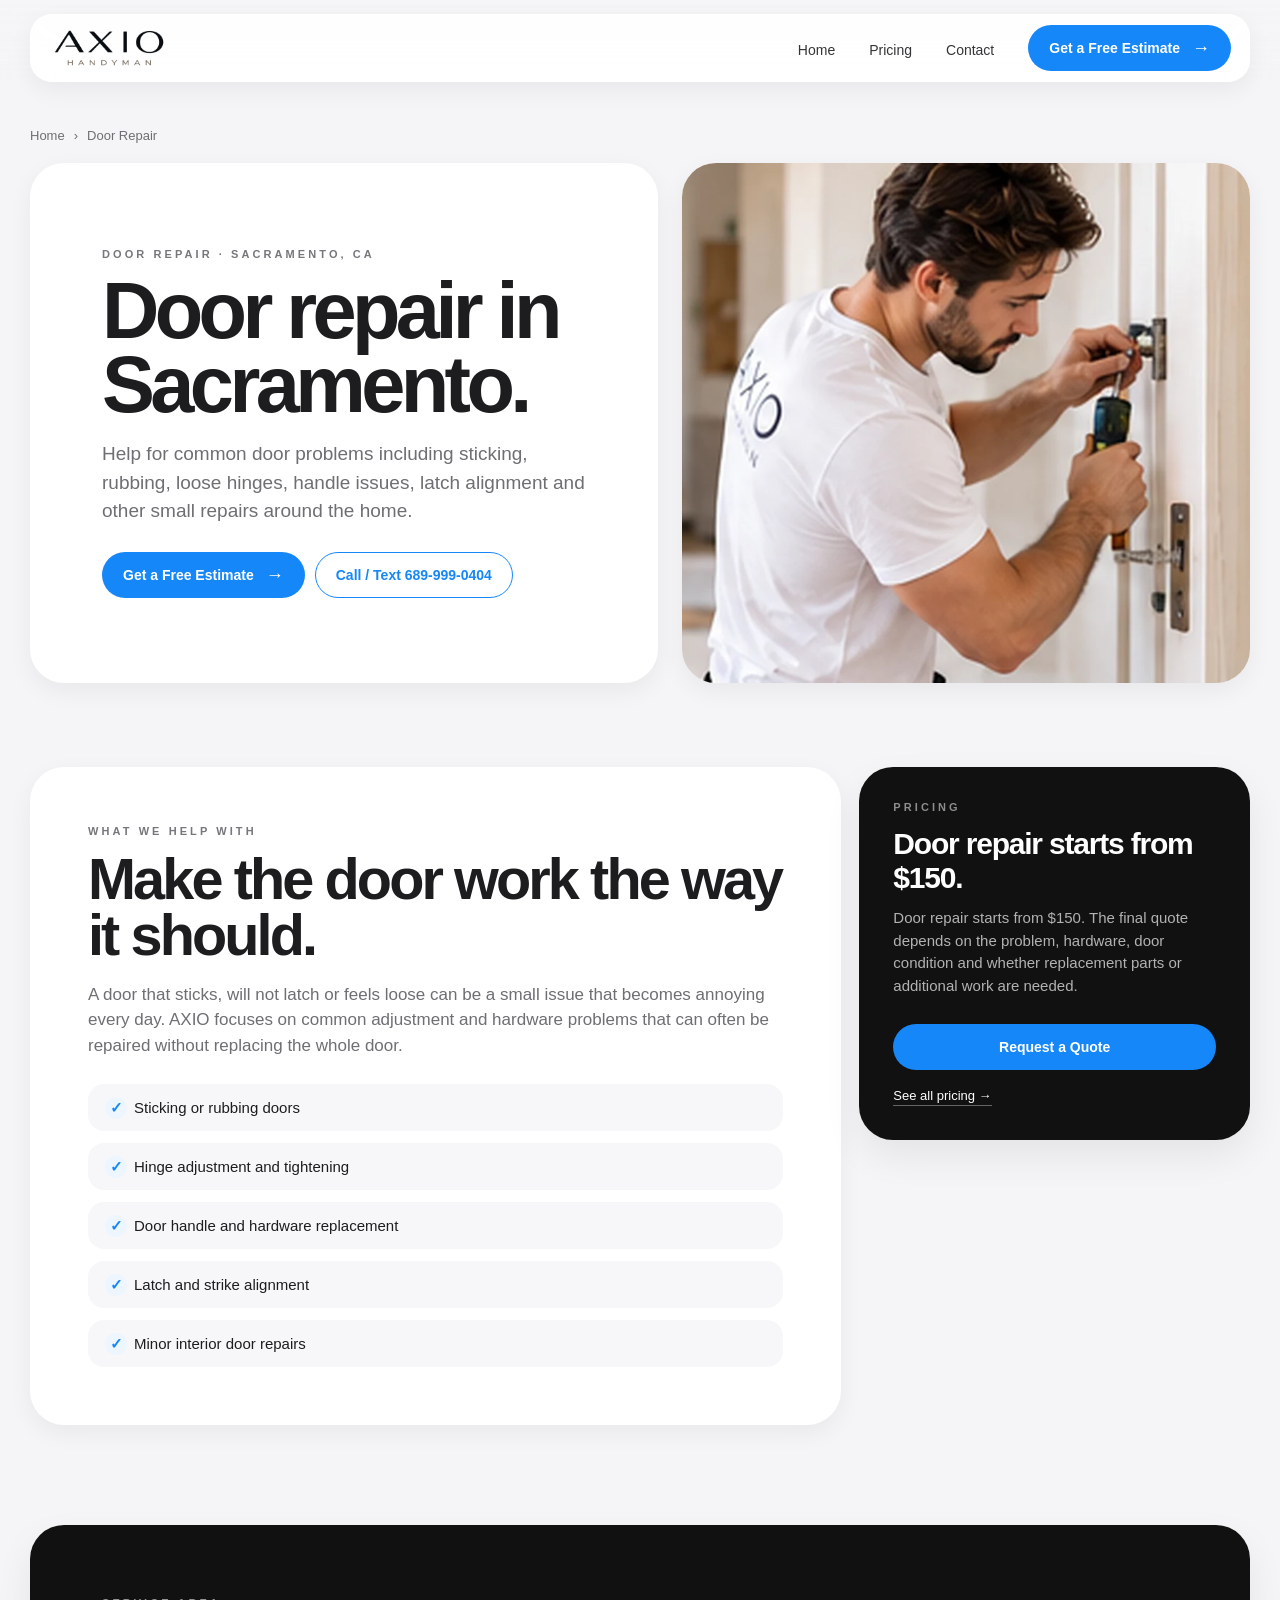
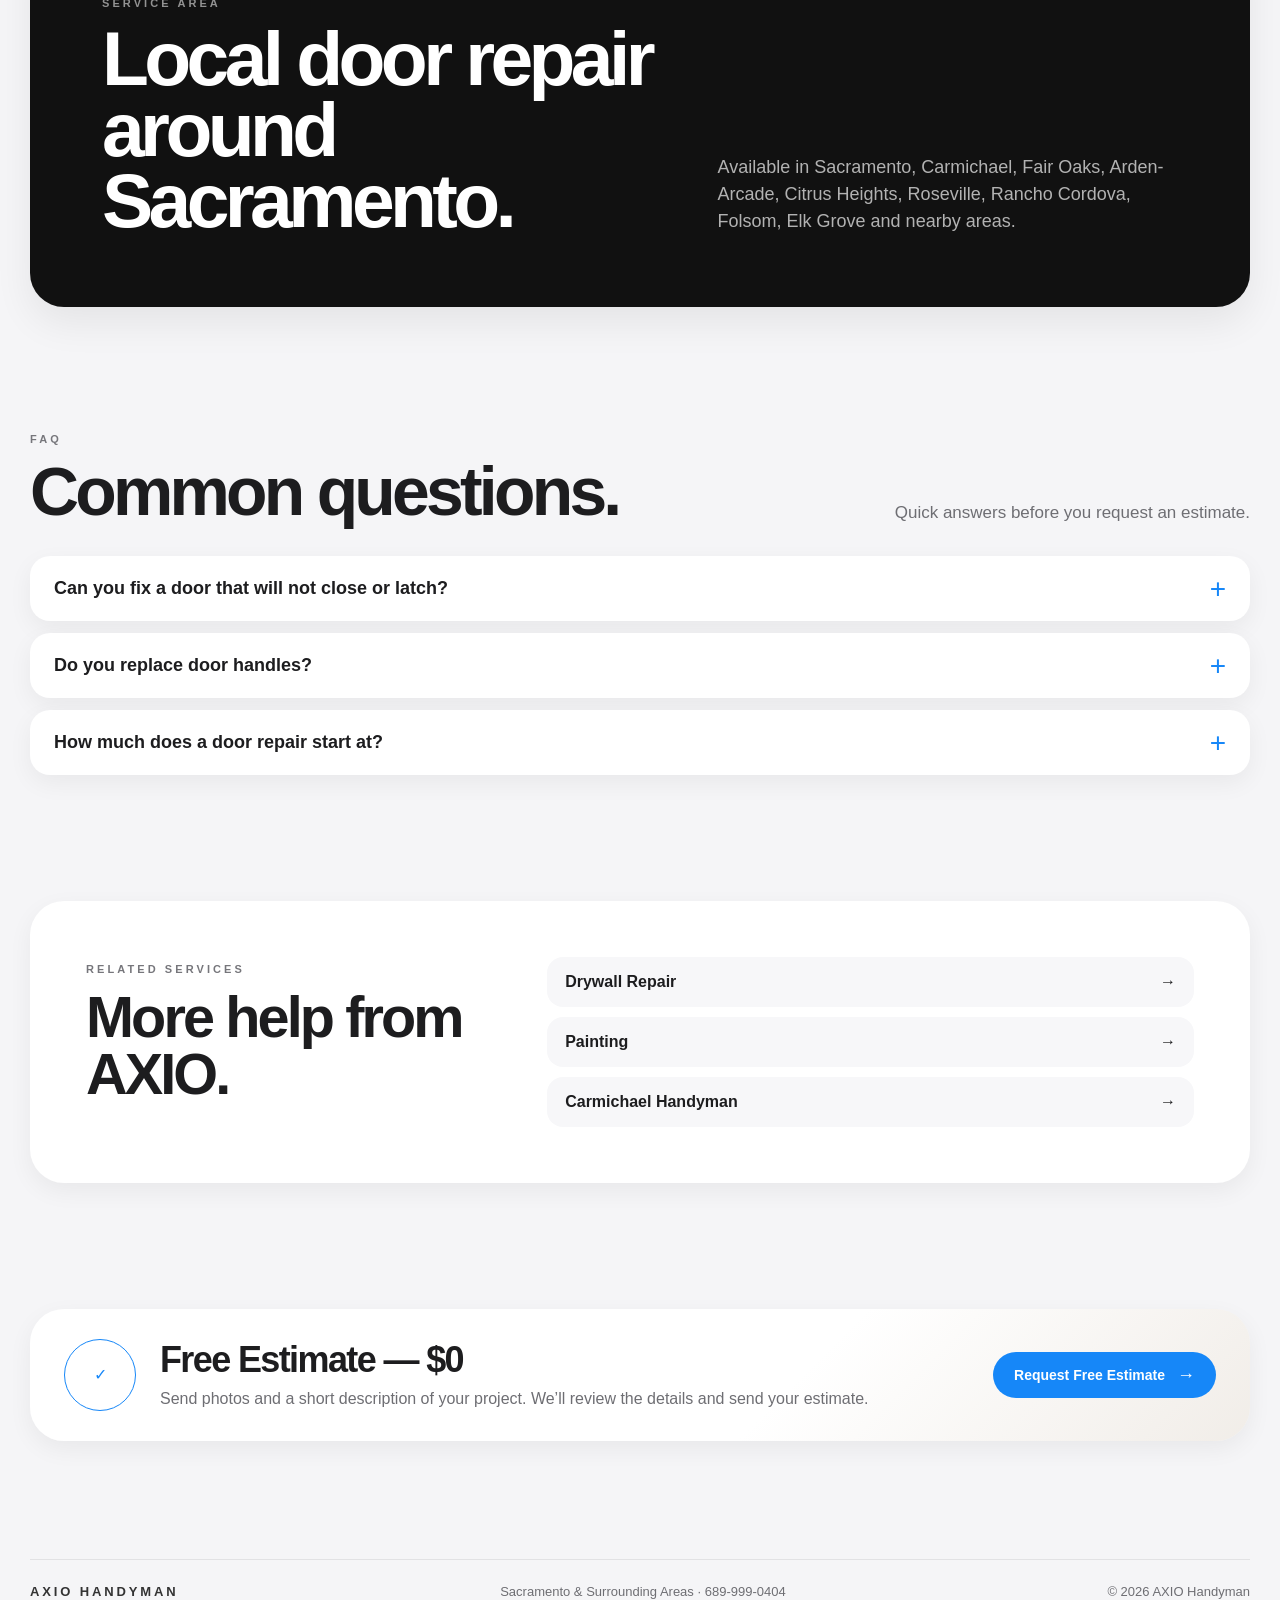
==== door-repair-sacramento/index.html @ e01150da "Add Sacramento service pages, Carmichael landing page and SEO portfolio structure" ====
<!doctype html>
<html lang="en">
<head>
<!-- Google Tag Manager -->
<script>(function(w,d,s,l,i){w[l]=w[l]||[];w[l].push({'gtm.start':
new Date().getTime(),event:'gtm.js'});var f=d.getElementsByTagName(s)[0],
j=d.createElement(s),dl=l!='dataLayer'?'&l='+l:'';j.async=true;j.src=
'https://www.googletagmanager.com/gtm.js?id='+i+dl;f.parentNode.insertBefore(j,f);
})(window,document,'script','dataLayer','GTM-NKHSM2GW');</script>
<!-- End Google Tag Manager -->
<meta charset="utf-8">
<meta name="viewport" content="width=device-width,initial-scale=1">
<title>Door Repair Sacramento | AXIO Handyman</title>
<meta name="description" content="Door repair in Sacramento for sticking doors, hinges, handles, latches, alignment and other common interior door problems. Free estimates available.">
<link rel="canonical" href="https://axiohandyman.com/door-repair-sacramento/">
<meta property="og:title" content="Door Repair Sacramento | AXIO Handyman">
<meta property="og:description" content="Door repair in Sacramento for sticking doors, hinges, handles, latches, alignment and other common interior door problems. Free estimates available.">
<meta property="og:type" content="website">
<meta property="og:url" content="https://axiohandyman.com/door-repair-sacramento/">
<meta property="og:image" content="https://axiohandyman.com/assets/service-door.webp">
<meta name="twitter:card" content="summary_large_image">
<link rel="stylesheet" href="/styles.css">
<link rel="icon" href="/favicon.ico" sizes="any">
<link rel="icon" type="image/png" sizes="48x48" href="/assets/favicon-48x48.png">
<link rel="icon" type="image/png" sizes="192x192" href="/assets/favicon-192x192.png">
<link rel="apple-touch-icon" sizes="180x180" href="/assets/apple-touch-icon.png">
<link rel="manifest" href="/site.webmanifest">
<meta name="theme-color" content="#ffffff">
<script type="application/ld+json">{"@context":"https://schema.org","@graph":[{"@type":"Service","@id":"https://axiohandyman.com/door-repair-sacramento/#service","name":"Door Repair","serviceType":"Door Repair","provider":{"@id":"https://axiohandyman.com/#business"},"areaServed":[{"@type":"City","name":"Sacramento"},{"@type":"City","name":"Carmichael"},{"@type":"City","name":"Fair Oaks"},{"@type":"City","name":"Arden-Arcade"},{"@type":"City","name":"Citrus Heights"},{"@type":"City","name":"Roseville"},{"@type":"City","name":"Rancho Cordova"},{"@type":"City","name":"Folsom"},{"@type":"City","name":"Elk Grove"}],"url":"https://axiohandyman.com/door-repair-sacramento/","description":"Door repair in Sacramento for sticking doors, hinges, handles, latches, alignment and other common interior door problems. Free estimates available."},{"@type":"BreadcrumbList","itemListElement":[{"@type":"ListItem","position":1,"name":"Home","item":"https://axiohandyman.com/"},{"@type":"ListItem","position":2,"name":"Door Repair","item":"https://axiohandyman.com/door-repair-sacramento/"}]},{"@type":"FAQPage","mainEntity":[{"@type":"Question","name":"Can you fix a door that will not close or latch?","acceptedAnswer":{"@type":"Answer","text":"Yes. Alignment, hinge and latch issues are common door repair requests and can often be corrected without replacing the whole door."}},{"@type":"Question","name":"Do you replace door handles?","acceptedAnswer":{"@type":"Answer","text":"Yes. Door handles and common door hardware can be replaced when compatible hardware is available for the project."}},{"@type":"Question","name":"How much does a door repair start at?","acceptedAnswer":{"@type":"Answer","text":"Door repair starts from $150. Final pricing depends on the condition of the door, the hardware and the repair required."}}]}]}</script>
</head>
<body>
<!-- Google Tag Manager (noscript) -->
<noscript><iframe src="https://www.googletagmanager.com/ns.html?id=GTM-NKHSM2GW" height="0" width="0" style="display:none;visibility:hidden"></iframe></noscript>
<!-- End Google Tag Manager (noscript) -->
<header class="site-header"><div class="container nav">
  <a class="brand-image" href="/" aria-label="AXIO Handyman home"><img src="/assets/axio-logo.png" alt="AXIO Handyman"></a>
  <nav class="nav-links" aria-label="Main navigation"><a href="/">Home</a><a href="/pricing.html">Pricing</a><a href="/contact.html">Contact</a><a class="btn btn-primary" href="/pricing.html#estimate">Get a Free Estimate <span class="arrow">→</span></a></nav>
  <button class="menu-toggle" aria-label="Open menu" aria-expanded="false">☰</button>
</div></header>
<main>
<section class="service-page-hero"><div class="container">
  <nav class="breadcrumb" aria-label="Breadcrumb"><a href="/">Home</a><span>›</span><span>Door Repair</span></nav>
  <div class="service-page-hero-grid">
    <div class="service-page-copy"><div class="eyebrow">Door Repair · Sacramento, CA</div><h1>Door repair in Sacramento.</h1><p>Help for common door problems including sticking, rubbing, loose hinges, handle issues, latch alignment and other small repairs around the home.</p><div class="home-intro-actions"><a class="btn btn-primary" href="/pricing.html#estimate">Get a Free Estimate <span class="arrow">→</span></a><a class="btn btn-light" href="tel:+16899990404">Call / Text 689-999-0404</a></div></div>
    <div class="service-page-image"><img src="/assets/service-door.webp" alt="AXIO handyman repairing a door in a Sacramento-area home"></div>
  </div>
</div></section>

<section class="section-tight"><div class="container service-detail-grid">
  <div class="service-detail-copy"><div class="section-kicker">What We Help With</div><h2>Make the door work the way it should.</h2><p>A door that sticks, will not latch or feels loose can be a small issue that becomes annoying every day. AXIO focuses on common adjustment and hardware problems that can often be repaired without replacing the whole door.</p><ul class="check-list"><li>Sticking or rubbing doors</li><li>Hinge adjustment and tightening</li><li>Door handle and hardware replacement</li><li>Latch and strike alignment</li><li>Minor interior door repairs</li></ul></div>
  <aside class="service-info-card"><div class="section-kicker">Pricing</div><h3>Door repair starts from $150.</h3><p>Door repair starts from $150. The final quote depends on the problem, hardware, door condition and whether replacement parts or additional work are needed.</p><a class="btn btn-primary" href="/pricing.html#estimate">Request a Quote</a><a class="text-link" href="/pricing.html">See all pricing →</a></aside>
</div></section>

<section class="section-tight"><div class="container area-card service-area-band"><div><div class="section-kicker">Service Area</div><h2>Local door repair around Sacramento.</h2></div><p>Available in Sacramento, Carmichael, Fair Oaks, Arden-Arcade, Citrus Heights, Roseville, Rancho Cordova, Folsom, Elk Grove and nearby areas.</p></div></section>

<section class="section"><div class="container">
  <div class="section-heading"><div><div class="section-kicker">FAQ</div><h2>Common questions.</h2></div><p>Quick answers before you request an estimate.</p></div>
  <div class="faq-list"><details><summary>Can you fix a door that will not close or latch?</summary><p>Yes. Alignment, hinge and latch issues are common door repair requests and can often be corrected without replacing the whole door.</p></details><details><summary>Do you replace door handles?</summary><p>Yes. Door handles and common door hardware can be replaced when compatible hardware is available for the project.</p></details><details><summary>How much does a door repair start at?</summary><p>Door repair starts from $150. Final pricing depends on the condition of the door, the hardware and the repair required.</p></details></div>
</div></section>

<section class="section-tight"><div class="container related-services"><div><div class="section-kicker">Related Services</div><h2>More help from AXIO.</h2></div><div class="related-links"><a href="/drywall-repair-sacramento/">Drywall Repair <span>→</span></a><a href="/painting-handyman-sacramento/">Painting <span>→</span></a><a href="/handyman-carmichael/">Carmichael Handyman <span>→</span></a></div></div></section>

<section class="section"><div class="container estimate-banner"><div class="estimate-icon" aria-hidden="true">✓</div><div><h2>Free Estimate — $0</h2><p>Send photos and a short description of your project. We’ll review the details and send your estimate.</p></div><a class="btn btn-primary" href="/pricing.html#estimate">Request Free Estimate <span class="arrow">→</span></a></div></section>
</main>
<footer><div class="container footer-inner"><span class="footer-brand">AXIO HANDYMAN</span><span>Sacramento & Surrounding Areas · <a href="tel:+16899990404">689-999-0404</a></span><span>© 2026 AXIO Handyman</span></div></footer>
<script src="/script.js"></script>
</body></html>
---- styles.css ----
:root{
  --bg:#f5f5f7;
  --surface:#fff;
  --text:#1d1d1f;
  --muted:#6e6e73;
  --line:rgba(0,0,0,.08);
  --soft:#ececef;
  --accent:#8f7d68;
  --apple-blue:#1687f8;
  --apple-blue-hover:#0878e3;
  --apple-blue-soft:#edf6ff;
  --shadow:0 16px 38px rgba(0,0,0,.07);
  --shadow-soft:0 8px 24px rgba(0,0,0,.055);
  --r-xl:34px;
  --r-lg:26px;
  --r-md:20px;
  --max:1220px;
}
*{box-sizing:border-box}
html{scroll-behavior:smooth}
body{margin:0;background:var(--bg);color:var(--text);font-family:-apple-system,BlinkMacSystemFont,"SF Pro Display","SF Pro Text","Helvetica Neue",Arial,sans-serif;-webkit-font-smoothing:antialiased}
a{color:inherit;text-decoration:none} img,video{display:block;max-width:100%} button,input,textarea,select{font:inherit}
.container{width:min(calc(100% - 40px),var(--max));margin:0 auto}

.site-header{position:sticky;top:0;z-index:60;padding:14px 0 0;background:linear-gradient(to bottom,rgba(245,245,247,.96),rgba(245,245,247,.78),rgba(245,245,247,0));backdrop-filter:blur(10px)}
.nav{height:68px;padding:0 18px 0 22px;background:rgba(255,255,255,.92);border:1px solid rgba(255,255,255,.8);border-radius:22px;box-shadow:var(--shadow-soft);display:flex;align-items:center;justify-content:space-between;gap:20px;backdrop-filter:blur(20px) saturate(170%)}
.brand-image{width:112px;height:46px;display:flex;align-items:center}.brand-image img{width:112px;height:auto;object-fit:contain}
.nav-links{display:flex;align-items:center;gap:34px;font-size:14px}.nav-links a:not(.btn){padding:24px 0 20px;position:relative;color:#353537}.nav-links a[aria-current="page"]:after{content:"";position:absolute;left:0;right:0;bottom:13px;height:1.5px;background:#111;border-radius:2px}.nav-links a:not(.btn):hover{color:#000}
.menu-toggle{display:none;border:0;background:transparent;font-size:24px;padding:8px}
.btn{display:inline-flex;align-items:center;justify-content:center;gap:12px;min-height:46px;padding:0 20px;border-radius:999px;border:1px solid transparent;font-size:14px;font-weight:650;transition:transform .2s ease,box-shadow .2s ease,background .2s ease}.btn:hover{transform:translateY(-1px)}
.btn-primary{background:var(--apple-blue);color:#fff;box-shadow:none}.btn-primary:hover{background:var(--apple-blue-hover);box-shadow:none;transform:translateY(-1px) scale(1.015)}.btn-light{background:#fff;color:var(--apple-blue);border-color:var(--apple-blue);box-shadow:none}.btn-light:hover{background:var(--apple-blue-soft);transform:translateY(-1px)}.btn-outline{background:#fff;color:var(--apple-blue);border-color:var(--apple-blue);backdrop-filter:none}.btn-outline:hover{background:var(--apple-blue-soft);transform:translateY(-1px)}.btn-apple-outline{background:#fff;color:var(--apple-blue);border-color:var(--apple-blue);box-shadow:none}.btn-apple-outline:hover{background:var(--apple-blue-soft);border-color:var(--apple-blue-hover);color:var(--apple-blue-hover);transform:translateY(-1px) scale(1.01)}
.arrow{font-size:18px;font-weight:400;line-height:1}
.eyebrow,.section-kicker{font-size:11px;font-weight:750;letter-spacing:.28em;text-transform:uppercase;color:#76767b}
.section-kicker{margin-bottom:14px}
h1,h2,h3,p{margin-top:0} p{line-height:1.5}

/* HOME */
.home-intro{padding:68px 0 24px}.home-intro-grid{display:grid;grid-template-columns:1.2fr .8fr;gap:36px;align-items:end}.home-intro h1{font-size:clamp(58px,8vw,106px);line-height:.9;letter-spacing:-.065em;margin:12px 0 0;max-width:840px}.home-intro-side{padding-bottom:10px}.home-intro-side p{font-size:20px;color:var(--muted);max-width:430px;margin-bottom:24px}.home-intro-actions{display:flex;gap:10px;flex-wrap:wrap}
.hero-card{position:relative;height:min(710px,72vh);border-radius:var(--r-xl);overflow:hidden;background:#111;box-shadow:var(--shadow);margin-bottom:24px}.hero-card video{width:100%;height:100%;object-fit:cover;object-position:center}.hero-card:after{content:"";position:absolute;inset:0;background:linear-gradient(180deg,rgba(0,0,0,.06) 20%,rgba(0,0,0,.52) 100%)}.hero-float{position:absolute;z-index:2;left:28px;right:28px;bottom:28px;display:flex;justify-content:space-between;align-items:flex-end;gap:20px}.hero-badge{max-width:560px;padding:22px 24px;border-radius:24px;background:rgba(255,255,255,.88);backdrop-filter:blur(20px) saturate(170%);box-shadow:0 12px 30px rgba(0,0,0,.1)}.hero-badge strong{display:block;font-size:28px;letter-spacing:-.03em;margin-bottom:6px}.hero-badge span{color:var(--muted);font-size:15px}
.section{padding:82px 0}.section-tight{padding:56px 0}.section-heading{display:flex;align-items:end;justify-content:space-between;gap:28px;margin-bottom:26px}.section-heading h2{font-size:clamp(42px,5.3vw,70px);line-height:.98;letter-spacing:-.055em;margin:0;max-width:760px}.section-heading p{max-width:420px;color:var(--muted);font-size:17px;margin:0}

.store-grid{display:grid;grid-template-columns:repeat(3,1fr);gap:16px}.service-tile{background:#fff;border-radius:var(--r-lg);overflow:hidden;box-shadow:var(--shadow-soft);border:1px solid rgba(0,0,0,.025);display:grid;grid-template-rows:230px 1fr;min-height:390px;transition:transform .22s ease,box-shadow .22s ease}.service-tile:hover{transform:translateY(-3px);box-shadow:0 20px 40px rgba(0,0,0,.09)}.service-tile img{width:100%;height:100%;object-fit:cover}.service-tile-copy{padding:22px;display:flex;flex-direction:column;min-height:160px}.service-tile-copy h3{font-size:25px;letter-spacing:-.035em;margin:0 0 8px}.service-tile-copy p{font-size:14px;color:var(--muted);margin:0 0 20px}.circle-link{margin-top:auto;align-self:flex-start;width:38px;height:38px;padding:0;border:0;border-radius:50%;display:grid;place-items:center;background:#f1f1f5;color:#555;font-size:24px;font-weight:500;line-height:1;box-shadow:none;transition:transform .22s ease,background .22s ease,color .22s ease}.service-tile:hover .circle-link{transform:translateX(2px) translateY(-1px);background:#ebebef;color:#1d1d1f}

.apple-panel{background:#fff;border-radius:var(--r-xl);box-shadow:var(--shadow-soft);overflow:hidden;border:1px solid rgba(0,0,0,.03)}.about-split{display:grid;grid-template-columns:1fr 1fr}.about-copy{padding:clamp(36px,6vw,72px)}.about-copy h2{font-size:clamp(44px,5vw,68px);line-height:.98;letter-spacing:-.055em;margin:0 0 20px}.about-copy p{font-size:18px;color:var(--muted);max-width:560px}.about-photo{min-height:480px}.about-photo img{width:100%;height:100%;object-fit:cover}
.trust-row{display:grid;grid-template-columns:repeat(3,1fr);gap:16px}.trust-card{background:#fff;border-radius:var(--r-lg);padding:30px;box-shadow:var(--shadow-soft);min-height:190px}.trust-icon{width:54px;height:54px;border-radius:50%;background:#fff;color:var(--apple-blue);border:1.5px solid var(--apple-blue);display:grid;place-items:center;font-size:22px;box-shadow:none;margin-bottom:26px;transition:transform .22s ease,background .22s ease}.trust-card:hover .trust-icon{transform:translateY(-2px);background:var(--apple-blue-soft)}.trust-card h3{font-size:22px;letter-spacing:-.03em;margin-bottom:8px}.trust-card p{color:var(--muted);font-size:14px;margin:0}
.area-card{background:#111;color:#fff;border-radius:var(--r-xl);padding:clamp(36px,6vw,72px);display:grid;grid-template-columns:1fr .8fr;gap:40px;box-shadow:var(--shadow)}.area-card h2{font-size:clamp(48px,6vw,80px);line-height:.92;letter-spacing:-.06em;margin:0}.area-card p{align-self:end;color:rgba(255,255,255,.68);font-size:18px;margin:0}.area-card .section-kicker{color:rgba(255,255,255,.55)}
.estimate-banner{background:linear-gradient(135deg,#fff 0%,#fff 62%,#f1ede8 100%);border-radius:var(--r-xl);padding:30px 34px;display:grid;grid-template-columns:auto 1fr auto;align-items:center;gap:24px;box-shadow:var(--shadow-soft)}.estimate-icon{width:72px;height:72px;border-radius:50%;background:#fff;color:var(--apple-blue);border:1.5px solid var(--apple-blue);display:grid;place-items:center;box-shadow:none}.estimate-banner h2{font-size:36px;letter-spacing:-.045em;margin:0 0 6px}.estimate-banner p{color:var(--muted);margin:0}

/* PRICING */
.pricing-visual-hero{padding:42px 0 20px}.pricing-hero-card{background:#fff;border-radius:var(--r-xl);overflow:hidden;box-shadow:var(--shadow-soft);display:grid;grid-template-columns:1fr 1fr;min-height:400px}.pricing-hero-copy{padding:clamp(34px,6vw,72px);display:flex;flex-direction:column;justify-content:center}.pricing-hero-copy h1{font-size:clamp(60px,7vw,92px);line-height:.92;letter-spacing:-.06em;margin:14px 0 14px}.pricing-hero-copy p{color:var(--muted);font-size:20px;max-width:520px;margin:0}.pricing-hero-image{min-height:400px}.pricing-hero-image img{width:100%;height:100%;object-fit:cover}
.pricing-models{display:grid;grid-template-columns:1fr 1fr;gap:16px}.pricing-model{background:#fff;border-radius:var(--r-lg);padding:28px 30px;box-shadow:var(--shadow-soft);display:grid;grid-template-columns:auto 1fr;gap:20px;align-items:center}.pricing-model-icon{width:68px;height:68px;border-radius:50%;background:#fff;color:var(--apple-blue);border:1.5px solid var(--apple-blue);display:grid;place-items:center;box-shadow:none;transition:transform .22s ease,background .22s ease}.pricing-model:hover .pricing-model-icon{transform:translateY(-2px);background:var(--apple-blue-soft)}.pricing-model-label{font-size:18px;font-weight:700;letter-spacing:-.02em}.pricing-model-price{font-size:18px;color:var(--muted);margin-top:5px}.pricing-model-price strong{font-size:38px;color:#111;letter-spacing:-.045em}.pricing-model-note{font-size:13px;color:var(--muted);margin-top:3px}
.pricing-grid{display:grid;grid-template-columns:repeat(3,1fr);gap:14px}.price-service-card{scroll-margin-top:110px;background:#fff;border-radius:22px;overflow:hidden;box-shadow:var(--shadow-soft);min-height:300px;display:grid;grid-template-columns:46% 54%;transition:transform .22s ease,box-shadow .22s ease;outline:2px solid transparent}.price-service-card:hover{transform:translateY(-2px);box-shadow:0 18px 38px rgba(0,0,0,.085)}.price-service-card:target{outline-color:rgba(10,132,255,.40)}.price-service-card img{width:100%;height:100%;object-fit:cover}.price-card-copy{padding:22px 20px;display:flex;flex-direction:column}.price-card-copy h3{font-size:21px;letter-spacing:-.035em;margin:0 0 8px}.price-main{font-size:24px;font-weight:750;letter-spacing:-.035em;margin-bottom:8px}.price-card-copy p{color:var(--muted);font-size:13px;margin:0 0 16px}.price-alt{margin-top:auto;padding-top:14px;border-top:1px solid var(--line);font-size:12px;color:var(--muted)}.price-alt strong{display:block;color:#111;font-size:14px;margin-top:3px}.price-cta{margin-top:16px;align-self:flex-start}
.free-estimate-wide{background:#fff;border-radius:var(--r-xl);padding:30px;box-shadow:var(--shadow-soft);display:grid;grid-template-columns:auto 1fr auto;gap:24px;align-items:center}.free-estimate-wide .estimate-icon{width:76px;height:76px}.free-estimate-wide h2{font-size:38px;letter-spacing:-.05em;margin:0 0 6px}.free-estimate-wide p{color:var(--muted);margin:0}

/* FORMS + CONTACT */
.form-panel{background:#fff;border-radius:var(--r-xl);padding:clamp(30px,5vw,56px);box-shadow:var(--shadow-soft)}.form-panel h2{font-size:clamp(42px,5vw,66px);letter-spacing:-.055em;line-height:.98;margin:10px 0 12px}.form-panel>p{color:var(--muted);font-size:18px;max-width:680px}.form-grid{display:grid;grid-template-columns:1fr 1fr;gap:14px;margin-top:28px}.field{display:flex;flex-direction:column;gap:8px}.field.full{grid-column:1/-1}label{font-size:12px;font-weight:700}input,textarea,select{width:100%;border:1px solid var(--line);border-radius:16px;background:#f7f7f9;padding:15px 16px;outline:none;transition:border-color .2s,box-shadow .2s}textarea{min-height:150px;resize:vertical}input:focus,textarea:focus,select:focus{border-color:rgba(0,113,227,.55);box-shadow:0 0 0 4px rgba(0,113,227,.12)}.file-note,.form-note{color:var(--muted);font-size:12px}.form-note{margin-top:12px}
.contact-hero{padding:42px 0 20px}.contact-hero-card{display:grid;grid-template-columns:1fr .95fr;background:#fff;border-radius:var(--r-xl);overflow:hidden;box-shadow:var(--shadow-soft);min-height:500px}.contact-hero-copy{padding:clamp(38px,6vw,74px);display:flex;flex-direction:column;justify-content:center}.contact-hero-copy h1{font-size:clamp(58px,7vw,88px);line-height:.92;letter-spacing:-.06em;margin:14px 0 18px}.contact-hero-copy p{font-size:19px;color:var(--muted);max-width:520px}.contact-hero-image{min-height:500px}.contact-hero-image img{width:100%;height:100%;object-fit:cover}.contact-methods{display:grid;grid-template-columns:repeat(3,1fr);gap:16px}.contact-method{background:#fff;border-radius:var(--r-lg);padding:30px;box-shadow:var(--shadow-soft);min-height:190px;display:flex;flex-direction:column}.contact-method-icon{width:56px;height:56px;border-radius:50%;background:#fff;color:var(--apple-blue);border:1.5px solid var(--apple-blue);display:grid;place-items:center;box-shadow:none;margin-bottom:20px;transition:transform .22s ease,background .22s ease}.contact-method:hover .contact-method-icon{transform:translateY(-2px);background:var(--apple-blue-soft)}.contact-method-label{display:block;color:var(--muted);font-size:12px;text-transform:uppercase;letter-spacing:.14em;margin-bottom:14px}.contact-method strong{display:block;font-size:22px;letter-spacing:-.025em}.contact-method small{display:block;color:var(--muted);font-size:13px;margin-top:8px}.icon-svg{width:26px;height:26px;display:block}.icon-svg path,.icon-svg line,.icon-svg polyline,.icon-svg rect,.icon-svg circle{stroke:currentColor;stroke-width:2;fill:none;stroke-linecap:round;stroke-linejoin:round}

footer{padding:42px 0 32px;color:var(--muted);font-size:13px}.footer-inner{display:flex;align-items:center;justify-content:space-between;gap:20px;flex-wrap:wrap;border-top:1px solid var(--line);padding-top:24px}.footer-brand{font-weight:700;letter-spacing:.22em;color:#333}

@media(max-width:980px){
 .home-intro-grid,.pricing-hero-card,.contact-hero-card,.about-split{grid-template-columns:1fr}.home-intro-side{padding:0}.pricing-hero-image,.contact-hero-image{min-height:420px}.store-grid,.pricing-grid{grid-template-columns:repeat(2,1fr)}.trust-row,.contact-methods{grid-template-columns:1fr 1fr}.area-card{grid-template-columns:1fr}.estimate-banner,.free-estimate-wide{grid-template-columns:auto 1fr}.estimate-banner .btn,.free-estimate-wide .btn{grid-column:2}
}
@media(max-width:760px){
 .site-header{padding-top:8px}.container{width:min(calc(100% - 20px),var(--max))}.nav{height:58px;border-radius:18px;padding:0 12px 0 16px}.brand-image,.brand-image img{width:94px}.menu-toggle{display:block}.nav-links{display:none;position:absolute;top:72px;left:10px;right:10px;background:rgba(255,255,255,.98);border-radius:20px;padding:12px;box-shadow:var(--shadow);flex-direction:column;align-items:stretch;gap:2px}.nav-links.open{display:flex}.nav-links a:not(.btn){padding:13px 10px}.nav-links a[aria-current="page"]:after{display:none}.nav-links .btn{margin-top:6px}.home-intro{padding-top:42px}.home-intro h1{font-size:58px}.home-intro-side p{font-size:17px}.hero-card{height:68svh;border-radius:24px}.hero-float{left:14px;right:14px;bottom:14px}.hero-badge{padding:17px 18px;border-radius:19px}.hero-badge strong{font-size:22px}.hero-float>.btn{display:none}.section{padding:58px 0}.section-tight{padding:42px 0}.section-heading{align-items:flex-start;flex-direction:column}.section-heading h2{font-size:42px}.store-grid,.pricing-grid,.trust-row,.contact-methods{grid-template-columns:1fr}.service-tile{grid-template-rows:240px 1fr}.about-photo{min-height:360px}.trust-card{min-height:170px}.estimate-banner,.free-estimate-wide{grid-template-columns:1fr;text-align:left}.estimate-banner .btn,.free-estimate-wide .btn{grid-column:auto;justify-self:start}.pricing-visual-hero,.contact-hero{padding-top:30px}.pricing-hero-copy,.contact-hero-copy{padding:34px 26px}.pricing-hero-copy h1,.contact-hero-copy h1{font-size:58px}.pricing-hero-image,.contact-hero-image{min-height:330px}.pricing-models{grid-template-columns:1fr}.price-service-card{min-height:260px}.form-grid{grid-template-columns:1fr}.field.full{grid-column:auto}
}
@media(max-width:520px){.price-service-card{grid-template-columns:44% 56%}.price-main{font-size:21px}.price-card-copy{padding:18px 15px}.home-intro-actions .btn{flex:1}.estimate-icon{width:60px;height:60px}.free-estimate-wide h2,.estimate-banner h2{font-size:31px}}
@media(prefers-reduced-motion:reduce){html{scroll-behavior:auto}*,*:before,*:after{transition:none!important}}

.photo-upload-grid{display:grid;grid-template-columns:repeat(3,1fr);gap:10px}.photo-upload-grid input[type=file]{font-size:12px;background:#f7f7f9}.thank-you-panel{max-width:900px;margin:6vh auto;text-align:center}.thank-you-panel p{margin-left:auto;margin-right:auto}.thank-you-panel .hero-actions{justify-content:center;margin-top:28px}@media(max-width:700px){.photo-upload-grid{grid-template-columns:1fr}}

/* V7 refinements */
#heroVideo{width:100%;height:100%;object-fit:cover;object-position:center center;background:#111}
.service-tile img,
.price-service-card img{object-position:center 38%}
.service-tile{grid-template-rows:auto 1fr;min-height:420px}
.service-tile img{width:100%;aspect-ratio:4/3;height:auto;object-fit:cover}

.pricing-hero-image,
.contact-hero-image,
.about-photo{background:#f3f3f5;display:flex;align-items:center;justify-content:center;padding:18px}
.pricing-hero-image img,
.contact-hero-image img,
.about-photo img{display:block;width:auto;height:auto;max-width:100%;max-height:100%;border-radius:28px;overflow:hidden;box-shadow:var(--shadow-soft)}
.contact-hero-image img,
.about-photo img{object-position:60% center}

.pricing-grid{display:grid;grid-template-columns:repeat(3,minmax(0,1fr));gap:18px}
.price-service-card{display:flex;flex-direction:column;min-height:unset;border-radius:24px}
.price-service-card img{width:100%;aspect-ratio:4/3;height:auto;object-fit:cover}
.price-card-copy{padding:22px 22px 20px;display:flex;flex-direction:column;flex:1}
.price-card-copy h3{font-size:22px}
.price-main{font-size:22px;margin-bottom:10px}
.price-card-copy p{font-size:14px;line-height:1.5;margin-bottom:18px}
.price-alt{margin-top:auto}

.multi-upload-wrap{display:flex;flex-direction:column;gap:12px}
#photos{position:absolute;left:-9999px}
.multi-upload-label{display:flex;flex-direction:column;gap:4px;align-items:flex-start;justify-content:center;min-height:84px;padding:18px 20px;border:1px dashed rgba(0,0,0,.18);border-radius:18px;background:#f7f7f9;cursor:pointer;transition:border-color .2s,background .2s,transform .2s}
.multi-upload-label:hover{background:#f1f1f3;border-color:rgba(0,113,227,.45);transform:translateY(-1px)}
.multi-upload-label span{font-weight:700;font-size:15px;color:var(--text)}
.multi-upload-label small{color:var(--muted);font-size:13px}
.upload-selected{font-size:13px;color:var(--muted);padding-left:2px}

@media(max-width:980px){
  .pricing-grid{grid-template-columns:repeat(2,minmax(0,1fr))}
}
@media(max-width:760px){
  .pricing-grid{grid-template-columns:1fr}
  .service-tile{min-height:unset}
  .pricing-hero-image,
  .contact-hero-image,
  .about-photo{padding:12px}
  .pricing-hero-image img,
  .contact-hero-image img,
  .about-photo img{border-radius:18px}
}


/* V13 Apple-style polish */
.price-card-head{display:flex;align-items:flex-start;justify-content:space-between;gap:16px;margin-bottom:10px}
.price-card-head-main{min-width:0}
.price-card-head h3{margin:0 0 7px}
.price-card-head .price-main{margin:0}
.price-cta{margin:0;align-self:center;justify-self:end;flex:0 0 auto;min-height:36px;padding:0 17px;font-size:13px}
.price-card-copy>p{margin-top:2px}
.price-alt{margin-top:auto}
.price-alt-row{display:grid;grid-template-columns:minmax(0,1fr) auto;align-items:end;gap:14px}
.price-alt-copy{min-width:0}
.price-service-card{transition:transform .24s cubic-bezier(.2,.7,.2,1),box-shadow .24s cubic-bezier(.2,.7,.2,1)}
.price-service-card:hover{transform:translateY(-4px);box-shadow:0 20px 42px rgba(0,0,0,.09)}
.service-tile,.trust-card,.pricing-model,.contact-method,.estimate-banner,.free-estimate-wide{transition:transform .24s cubic-bezier(.2,.7,.2,1),box-shadow .24s cubic-bezier(.2,.7,.2,1)}
.service-tile:hover,.trust-card:hover,.pricing-model:hover,.contact-method:hover{transform:translateY(-3px);box-shadow:0 18px 38px rgba(0,0,0,.075)}
.section{padding:76px 0}
.section-tight{padding:50px 0}
.section-heading{margin-bottom:30px}
.pricing-grid{gap:18px}
.store-grid{gap:18px}
.trust-row,.contact-methods{gap:18px}
.price-card-copy{padding:22px 22px 22px}
.service-tile-copy{padding:22px 22px 24px}
.form-grid{gap:16px}
.form-panel{padding:clamp(34px,5vw,60px)}
@media(max-width:760px){
  .section{padding:56px 0}.section-tight{padding:40px 0}
  .price-card-head{gap:10px}.price-cta{min-height:36px;padding:0 14px;font-size:12px}.price-alt-row{grid-template-columns:1fr}
}
@media(max-width:420px){
  .price-card-head{align-items:flex-start}.price-card-head .price-main{font-size:20px}
}


/* SEO service landing pages */
.service-page-hero{padding:42px 0 34px}
.breadcrumb{display:flex;align-items:center;gap:9px;font-size:13px;color:var(--muted);margin:4px 0 20px}
.breadcrumb a:hover{color:var(--apple-blue)}
.service-page-hero-grid{display:grid;grid-template-columns:1.05fr .95fr;gap:24px;align-items:stretch}
.service-page-copy,.service-page-image{background:#fff;border-radius:var(--r-xl);box-shadow:var(--shadow-soft)}
.service-page-copy{padding:clamp(34px,6vw,72px);display:flex;flex-direction:column;justify-content:center}
.service-page-copy h1{font-size:clamp(52px,6.2vw,84px);line-height:.93;letter-spacing:-.058em;margin:14px 0 18px}
.service-page-copy p{font-size:19px;color:var(--muted);max-width:640px;margin-bottom:26px}
.service-page-image{min-height:520px;overflow:hidden}
.service-page-image img{width:100%;height:100%;object-fit:cover}
.service-detail-grid{display:grid;grid-template-columns:1.35fr .65fr;gap:18px;align-items:start}
.service-detail-copy{background:#fff;border-radius:var(--r-xl);padding:clamp(32px,5vw,58px);box-shadow:var(--shadow-soft)}
.service-detail-copy h2,.related-services h2{font-size:clamp(38px,4.5vw,58px);line-height:.98;letter-spacing:-.05em;margin:0 0 18px}
.service-detail-copy>p{color:var(--muted);font-size:17px;max-width:760px}
.check-list{list-style:none;padding:0;margin:26px 0 0;display:grid;gap:12px}
.check-list li{position:relative;padding:15px 16px 15px 46px;background:#f7f7f9;border-radius:16px;font-size:15px}
.check-list li:before{content:"✓";position:absolute;left:17px;top:13px;width:22px;height:22px;border-radius:50%;display:grid;place-items:center;background:var(--apple-blue-soft);color:var(--apple-blue);font-weight:800}
.service-info-card{position:sticky;top:96px;background:#111;color:#fff;border-radius:var(--r-xl);padding:34px;box-shadow:var(--shadow)}
.service-info-card .section-kicker{color:rgba(255,255,255,.52)}
.service-info-card h3{font-size:30px;letter-spacing:-.04em;margin:10px 0 12px}
.service-info-card p{color:rgba(255,255,255,.68);font-size:15px}
.service-info-card .btn{margin-top:12px;width:100%}
.text-link{display:inline-block;margin-top:18px;color:#fff;font-size:13px;border-bottom:1px solid rgba(255,255,255,.35);padding-bottom:2px}
.service-area-band a{color:#fff;text-decoration:underline;text-underline-offset:3px}
.faq-list{display:grid;gap:12px}
.faq-list details{background:#fff;border-radius:20px;padding:0 24px;box-shadow:var(--shadow-soft)}
.faq-list summary{cursor:pointer;list-style:none;font-size:18px;font-weight:700;padding:22px 34px 22px 0;position:relative}
.faq-list summary::-webkit-details-marker{display:none}
.faq-list summary:after{content:"+";position:absolute;right:0;top:17px;font-size:28px;font-weight:300;color:var(--apple-blue)}
.faq-list details[open] summary:after{content:"−"}
.faq-list details p{color:var(--muted);padding:0 0 22px;margin:0;max-width:850px}
.related-services{background:#fff;border-radius:var(--r-xl);padding:clamp(30px,5vw,56px);box-shadow:var(--shadow-soft);display:grid;grid-template-columns:.8fr 1.2fr;gap:30px;align-items:center}
.related-links{display:grid;gap:10px}
.related-links a{display:flex;justify-content:space-between;align-items:center;background:#f7f7f9;border-radius:16px;padding:16px 18px;font-weight:650;transition:transform .2s ease,background .2s ease}
.related-links a:hover{background:var(--apple-blue-soft);transform:translateX(2px);color:var(--apple-blue)}
@media(max-width:980px){
  .service-page-hero-grid,.service-detail-grid,.related-services{grid-template-columns:1fr}
  .service-page-image{min-height:420px}
  .service-info-card{position:static}
}
@media(max-width:760px){
  .service-page-hero{padding-top:30px}
  .service-page-copy{padding:34px 26px}
  .service-page-copy h1{font-size:52px}
  .service-page-image{min-height:330px;border-radius:24px}
  .service-detail-copy,.service-info-card{border-radius:24px}
}
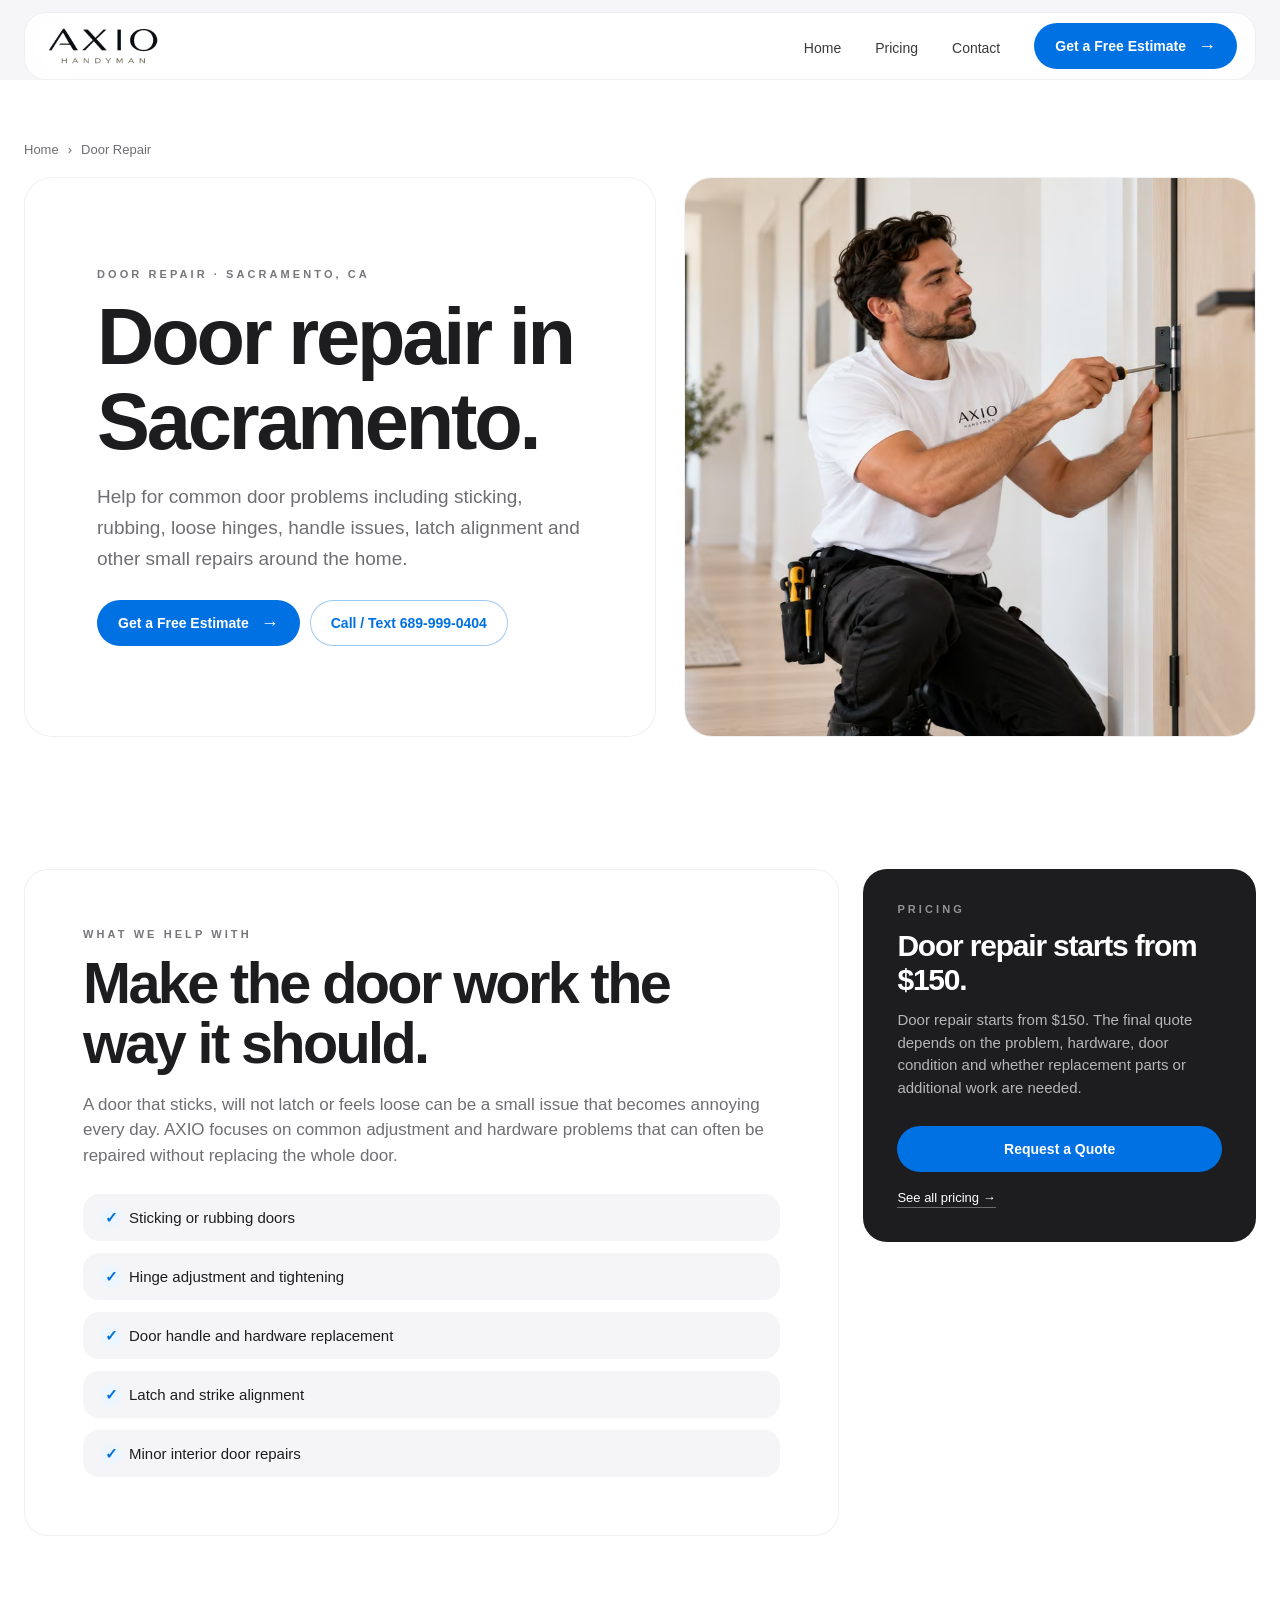
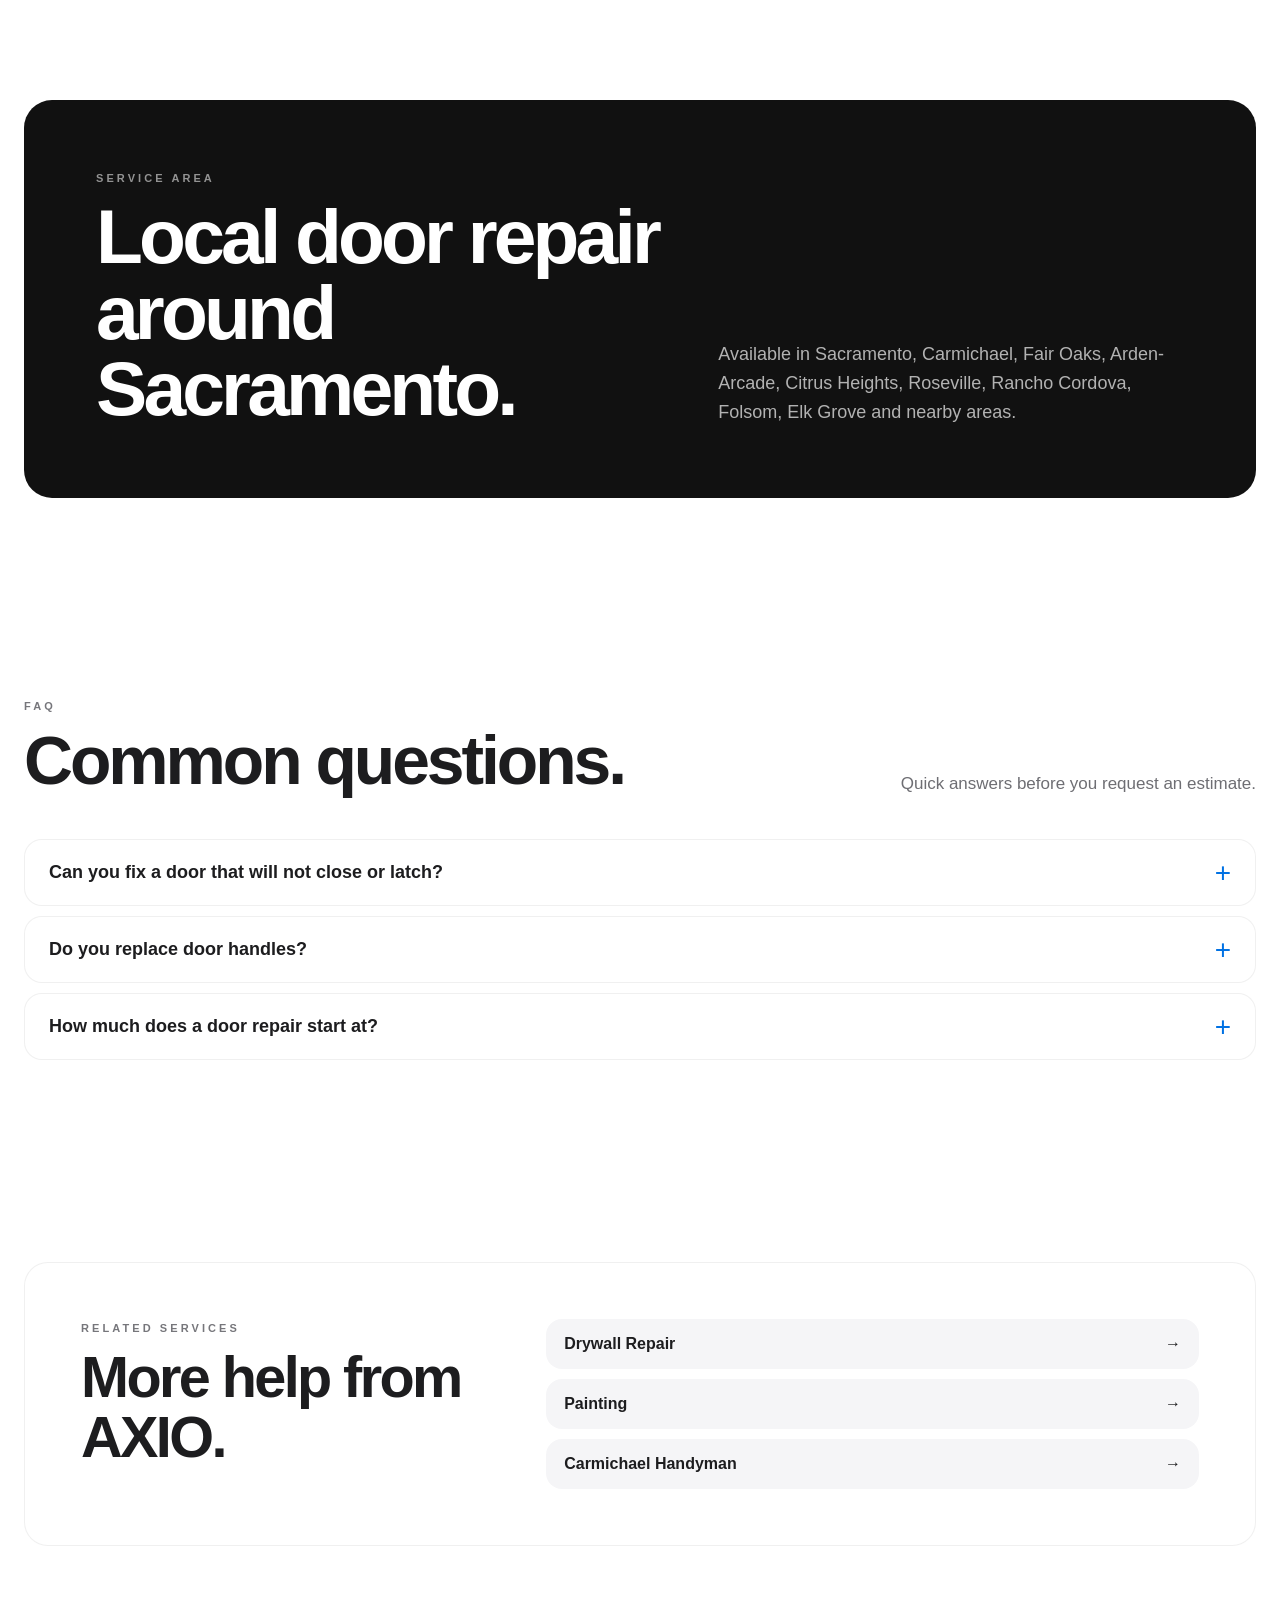
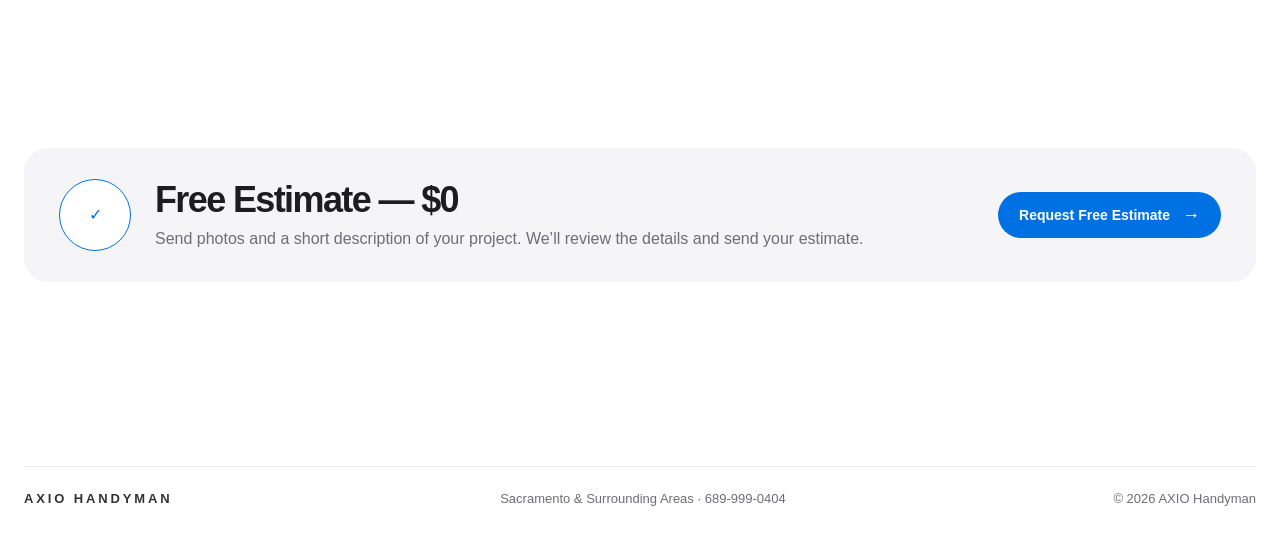
==== commit 21e0c29c: "Upgrade AXIO service photography to high-resolution AVIF" ====
--- a/door-repair-sacramento/index.html
+++ b/door-repair-sacramento/index.html
@@ -42,7 +42,7 @@
   <nav class="breadcrumb" aria-label="Breadcrumb"><a href="/">Home</a><span>›</span><span>Door Repair</span></nav>
   <div class="service-page-hero-grid">
     <div class="service-page-copy"><div class="eyebrow">Door Repair · Sacramento, CA</div><h1>Door repair in Sacramento.</h1><p>Help for common door problems including sticking, rubbing, loose hinges, handle issues, latch alignment and other small repairs around the home.</p><div class="home-intro-actions"><a class="btn btn-primary" href="/pricing.html#estimate">Get a Free Estimate <span class="arrow">→</span></a><a class="btn btn-light" href="tel:+16899990404">Call / Text 689-999-0404</a></div></div>
-    <div class="service-page-image"><img src="/assets/service-door.webp" alt="AXIO handyman repairing a door in a Sacramento-area home"></div>
+    <div class="service-page-image"><img src="/assets/service-door.avif" alt="AXIO handyman repairing a door in a Sacramento-area home"></div>
   </div>
 </div></section>
 
--- a/styles.css
+++ b/styles.css
@@ -1,20 +1,21 @@
 :root{
-  --bg:#f5f5f7;
+  --bg:#ffffff;
+  --bg-soft:#f5f5f7;
   --surface:#fff;
   --text:#1d1d1f;
   --muted:#6e6e73;
   --line:rgba(0,0,0,.08);
   --soft:#ececef;
-  --accent:#8f7d68;
-  --apple-blue:#1687f8;
-  --apple-blue-hover:#0878e3;
+  --accent:#0071e3;
+  --apple-blue:#0071e3;
+  --apple-blue-hover:#0068d1;
   --apple-blue-soft:#edf6ff;
-  --shadow:0 16px 38px rgba(0,0,0,.07);
-  --shadow-soft:0 8px 24px rgba(0,0,0,.055);
-  --r-xl:34px;
-  --r-lg:26px;
+  --shadow:none;
+  --shadow-soft:none;
+  --r-xl:28px;
+  --r-lg:24px;
   --r-md:20px;
-  --max:1220px;
+  --max:1280px;
 }
 *{box-sizing:border-box}
 html{scroll-behavior:smooth}
@@ -198,3 +199,438 @@
   .service-page-image{min-height:330px;border-radius:24px}
   .service-detail-copy,.service-info-card{border-radius:24px}
 }
+
+
+/* V14 — AXIO premium visual-system restoration
+   Apple-inspired restraint: whitespace, typography, photography, no visible shadows. */
+:root{
+  --text-secondary:#6e6e73;
+  --text-muted:#86868b;
+  --radius-small:12px;
+  --radius-medium:18px;
+  --radius-large:24px;
+  --radius-hero:28px;
+  --section-space-desktop:112px;
+  --section-space-mobile:72px;
+}
+body{background:var(--bg);color:var(--text)}
+main{overflow:hidden}
+.container{width:min(calc(100% - 48px),var(--max))}
+
+/* Header: keep the established AXIO shape, remove floating/drop-shadow styling. */
+.site-header{
+  padding:12px 0 0;
+  background:rgba(255,255,255,.88);
+  backdrop-filter:blur(18px) saturate(150%);
+  -webkit-backdrop-filter:blur(18px) saturate(150%);
+}
+.nav{
+  background:rgba(255,255,255,.96);
+  border:1px solid rgba(0,0,0,.06);
+  box-shadow:none!important;
+}
+.nav-links a:not(.btn){color:#3a3a3c}
+.btn{font-weight:600;box-shadow:none!important;transition:background-color .25s ease,color .25s ease,border-color .25s ease,transform .25s ease}
+.btn:hover{transform:none}
+.btn-primary{background:#0071e3}
+.btn-primary:hover{background:#0068d1;transform:none}
+.btn-light,.btn-outline,.btn-apple-outline{background:#fff;border-color:rgba(0,113,227,.38);color:#0071e3}
+.btn-light:hover,.btn-outline:hover,.btn-apple-outline:hover{background:#f5f9ff;border-color:#0071e3;transform:none}
+
+/* Home hero copy: more readable leading and a calmer measure. */
+.home-intro{padding:86px 0 42px}
+.home-intro-grid{grid-template-columns:minmax(0,1.15fr) minmax(300px,.85fr);gap:64px;align-items:end}
+.home-intro .eyebrow{margin-bottom:18px}
+.home-intro h1{
+  font-size:clamp(56px,7.2vw,96px);
+  line-height:1.01;
+  letter-spacing:-.052em;
+  font-weight:650;
+  margin:0;
+  max-width:900px;
+  text-wrap:balance;
+}
+.home-intro-side{padding-bottom:8px}
+.home-intro-side p{font-size:19px;line-height:1.55;color:var(--text-secondary);max-width:440px;margin-bottom:28px}
+
+/* Hero media: photography first; no decorative gradient or shadow. */
+.hero-card{
+  height:min(720px,72vh);
+  border-radius:var(--radius-hero);
+  box-shadow:none!important;
+  background:#f5f5f7;
+  border:1px solid rgba(0,0,0,.045);
+}
+.hero-card:after{display:none!important}
+#heroVideo,.hero-mobile-still{width:100%;height:100%;object-fit:cover;object-position:center}
+.hero-mobile-still{display:none}
+#heroVideo::-webkit-media-controls,
+#heroVideo::-webkit-media-controls-panel,
+#heroVideo::-webkit-media-controls-start-playback-button{display:none!important;-webkit-appearance:none}
+.hero-badge{
+  background:rgba(255,255,255,.91);
+  border:1px solid rgba(255,255,255,.7);
+  box-shadow:none!important;
+  backdrop-filter:blur(16px) saturate(135%);
+  -webkit-backdrop-filter:blur(16px) saturate(135%);
+}
+.hero-badge strong{font-weight:650}
+
+/* Section rhythm. */
+.section{padding:var(--section-space-desktop) 0}
+.section-tight{padding:82px 0}
+.section-heading{margin-bottom:42px}
+.section-heading h2,
+.about-copy h2,
+.form-panel h2,
+.service-detail-copy h2,
+.related-services h2{
+  line-height:1.04;
+  letter-spacing:-.045em;
+  font-weight:650;
+}
+.section-heading p{line-height:1.55;color:var(--text-secondary)}
+#services{background:var(--bg-soft);margin-top:96px;padding-top:var(--section-space-desktop);padding-bottom:var(--section-space-desktop)}
+
+/* Cards: flat, architectural, image-led. */
+.service-tile,.price-service-card,.apple-panel,.trust-card,.pricing-model,
+.contact-method,.estimate-banner,.free-estimate-wide,.form-panel,
+.service-page-copy,.service-page-image,.service-detail-copy,.service-info-card,
+.faq-list details,.related-services,.pricing-hero-card,.contact-hero-card{
+  box-shadow:none!important;
+}
+.service-tile,.price-service-card,.apple-panel,.trust-card,.pricing-model,
+.contact-method,.estimate-banner,.free-estimate-wide,.form-panel,
+.service-page-copy,.service-page-image,.service-detail-copy,
+.faq-list details,.related-services,.pricing-hero-card,.contact-hero-card{
+  border:1px solid rgba(0,0,0,.06);
+}
+.service-tile{
+  border-radius:var(--radius-large);
+  background:#fff;
+  min-height:unset;
+  transition:border-color .3s ease;
+}
+.service-tile:hover{transform:none;box-shadow:none!important;border-color:rgba(0,0,0,.11)}
+.service-tile img,.price-service-card img{transition:transform .42s cubic-bezier(.2,.7,.2,1)}
+.service-tile:hover img,.price-service-card:hover img{transform:scale(1.018)}
+.service-tile-copy{padding:25px 25px 28px}
+.service-tile-copy h3{font-size:24px;font-weight:650;letter-spacing:-.03em}
+.service-tile-copy p{font-size:14px;line-height:1.55;color:var(--text-secondary)}
+.circle-link{background:#0071e3;color:#fff;width:34px;height:34px;font-size:19px}
+.service-tile:hover .circle-link{background:#0068d1;color:#fff;transform:translateX(3px)}
+
+/* About / trust: lighter, simpler, no icon-card visual noise. */
+.apple-panel{border-radius:var(--radius-hero);background:#fff}
+.about-copy{padding:clamp(48px,6vw,82px)}
+.about-copy p{line-height:1.6;color:var(--text-secondary)}
+.trust-row{gap:20px}
+.trust-card{background:var(--bg-soft);border-color:transparent;border-radius:var(--radius-large);padding:32px;min-height:180px}
+.trust-card:hover{transform:none;box-shadow:none!important}
+.trust-icon{width:42px;height:42px;margin-bottom:22px;border-width:1px;font-size:18px}
+.trust-card h3{font-weight:650}
+.trust-card p{line-height:1.55}
+
+/* Keep the dark service-area statement as a single strong contrast moment. */
+.area-card{box-shadow:none!important;border-radius:var(--radius-hero)}
+.area-card h2{line-height:.99;letter-spacing:-.05em;font-weight:650}
+.area-card p{line-height:1.6}
+
+/* Closing estimate block: neutral, flat, no gradient. */
+.estimate-banner,.free-estimate-wide{background:var(--bg-soft)!important;border-color:transparent;border-radius:var(--radius-large)}
+.estimate-icon{background:#fff}
+.estimate-banner h2,.free-estimate-wide h2{font-weight:650}
+
+/* Pricing / contact: image-led split, no nested framed image. */
+.pricing-visual-hero,.contact-hero{padding:58px 0 28px}
+.pricing-hero-card,.contact-hero-card{border-radius:var(--radius-hero)}
+.pricing-hero-copy h1,.contact-hero-copy h1{
+  line-height:1.01;
+  letter-spacing:-.05em;
+  font-weight:650;
+}
+.pricing-hero-copy p,.contact-hero-copy p{line-height:1.58;color:var(--text-secondary)}
+.pricing-hero-image,.contact-hero-image,.about-photo{
+  background:#f5f5f7;
+  padding:0!important;
+  overflow:hidden;
+}
+.pricing-hero-image img,.contact-hero-image img,.about-photo img{
+  width:100%!important;
+  height:100%!important;
+  max-width:none!important;
+  max-height:none!important;
+  object-fit:cover;
+  border-radius:0!important;
+  box-shadow:none!important;
+}
+.pricing-model{background:var(--bg-soft);border-color:transparent}
+.pricing-model:hover,.contact-method:hover{transform:none;box-shadow:none!important}
+.price-service-card{border-radius:var(--radius-large);background:#fff;overflow:hidden}
+.price-service-card:hover{transform:none;box-shadow:none!important;border-color:rgba(0,0,0,.11)}
+.price-card-copy{padding:25px}
+.price-main{font-weight:650}
+.contact-method{background:var(--bg-soft);border-color:transparent}
+.form-panel{border-radius:var(--radius-hero)}
+input,textarea,select{background:#f5f5f7;border-color:rgba(0,0,0,.08)}
+input:focus,textarea:focus,select:focus{box-shadow:0 0 0 3px rgba(0,113,227,.10)}
+
+/* Service landing pages: calmer type, larger visual, flat surfaces. */
+.service-page-hero{padding:58px 0 50px}
+.service-page-hero-grid{gap:28px}
+.service-page-copy,.service-page-image{border-radius:var(--radius-hero)}
+.service-page-copy h1{
+  line-height:1.01;
+  letter-spacing:-.05em;
+  font-weight:650;
+}
+.service-page-copy p{line-height:1.6;color:var(--text-secondary)}
+.service-page-image{min-height:560px}
+.service-detail-grid{gap:24px}
+.service-detail-copy{border-radius:var(--radius-large)}
+.service-info-card{box-shadow:none!important;border:0;background:#1d1d1f;border-radius:var(--radius-large)}
+.check-list li{background:var(--bg-soft)}
+.faq-list{gap:10px}
+.faq-list details{border-radius:var(--radius-medium)}
+.related-services{border-radius:var(--radius-large)}
+.related-links a{background:var(--bg-soft)}
+.related-links a:hover{transform:none;background:#edf6ff}
+
+/* Remove legacy hover elevation everywhere. */
+.service-tile,.trust-card,.pricing-model,.contact-method,.estimate-banner,.free-estimate-wide,.price-service-card{
+  transition:border-color .28s ease,background-color .28s ease;
+}
+.service-tile:hover,.trust-card:hover,.pricing-model:hover,.contact-method:hover,.price-service-card:hover{
+  transform:none!important;
+  box-shadow:none!important;
+}
+
+footer{padding:64px 0 36px}
+
+@media(max-width:980px){
+  .home-intro{padding:72px 0 34px}
+  .home-intro-grid{grid-template-columns:1fr;gap:34px}
+  .home-intro h1{font-size:clamp(56px,9vw,78px);line-height:1.02;max-width:780px}
+  .home-intro-side{max-width:620px}
+  #services{margin-top:72px}
+  .service-page-image{min-height:460px}
+}
+
+@media(max-width:760px){
+  :root{--section-space-mobile:72px}
+  .container{width:min(calc(100% - 28px),var(--max))}
+  .site-header{padding-top:8px}
+  .nav{border-radius:18px;box-shadow:none!important}
+  .nav-links{box-shadow:none!important;border:1px solid rgba(0,0,0,.07)}
+  .home-intro{padding:58px 0 26px}
+  .home-intro .eyebrow{margin-bottom:16px}
+  .home-intro h1{
+    font-size:clamp(47px,13vw,56px);
+    line-height:1.055;
+    letter-spacing:-.044em;
+    font-weight:650;
+  }
+  .home-intro-side p{font-size:17px;line-height:1.58}
+  .home-intro-actions{gap:9px}
+  .hero-card{height:64svh;min-height:480px;border-radius:20px}
+  #heroVideo{display:none!important}
+  .hero-mobile-still{display:block;width:100%;height:100%;object-fit:cover}
+  .hero-float{left:12px;right:12px;bottom:12px}
+  .hero-badge{padding:16px 17px;border-radius:17px;max-width:calc(100% - 4px)}
+  .hero-badge strong{font-size:21px;line-height:1.15}
+  .hero-badge span{font-size:13px;line-height:1.4}
+  .section{padding:var(--section-space-mobile) 0}
+  .section-tight{padding:56px 0}
+  #services{margin-top:64px;padding:var(--section-space-mobile) 0}
+  .section-heading{gap:18px;margin-bottom:30px}
+  .section-heading h2{font-size:clamp(38px,10.5vw,46px);line-height:1.04}
+  .service-tile{border-radius:20px}
+  .service-tile img{aspect-ratio:4/3}
+  .service-tile-copy{padding:22px 22px 24px}
+  .about-copy{padding:38px 26px}
+  .about-copy h2{font-size:clamp(40px,11vw,50px);line-height:1.04}
+  .pricing-visual-hero,.contact-hero,.service-page-hero{padding-top:38px}
+  .pricing-hero-copy,.contact-hero-copy,.service-page-copy{padding:38px 27px}
+  .pricing-hero-copy h1,.contact-hero-copy h1,.service-page-copy h1{
+    font-size:clamp(46px,12vw,56px);
+    line-height:1.04;
+    letter-spacing:-.045em;
+  }
+  .pricing-hero-image,.contact-hero-image,.service-page-image{min-height:360px}
+  .pricing-hero-image img,.contact-hero-image img,.about-photo img{border-radius:0!important}
+  .service-detail-copy,.service-info-card{border-radius:20px}
+  .form-panel{border-radius:20px}
+  footer{padding-top:52px}
+}
+
+
+/* V15 — readability + mobile hero stability */
+/* Keep the established AXIO design, but give large display type more breathing room. */
+.home-intro h1{
+  line-height:1.045;
+  letter-spacing:-.048em;
+}
+.service-page-copy h1,
+.pricing-hero-copy h1,
+.contact-hero-copy h1{
+  line-height:1.045;
+  letter-spacing:-.046em;
+}
+
+/* Preserve image detail and prevent any browser UI from appearing over the mobile hero. */
+.service-tile img,
+.price-service-card img,
+.service-page-image img,
+.pricing-hero-image img,
+.contact-hero-image img,
+.about-photo img{
+  display:block;
+  width:100%;
+  image-rendering:auto;
+}
+.hero-card{position:relative}
+.hero-mobile-still{z-index:2}
+@media(max-width:980px){
+  .home-intro h1{line-height:1.06}
+}
+@media(max-width:760px){
+  .home-intro h1{
+    font-size:clamp(45px,12.4vw,54px);
+    line-height:1.09;
+    letter-spacing:-.038em;
+    text-wrap:pretty;
+  }
+  .pricing-hero-copy h1,
+  .contact-hero-copy h1,
+  .service-page-copy h1{
+    line-height:1.075;
+    letter-spacing:-.038em;
+  }
+  .hero-card{overflow:hidden}
+  #heroVideo{
+    display:none!important;
+    visibility:hidden!important;
+    pointer-events:none!important;
+  }
+  .hero-mobile-still{
+    display:block!important;
+    position:absolute;
+    inset:0;
+    z-index:1;
+    width:100%;
+    height:100%;
+    object-fit:cover;
+    object-position:center;
+  }
+  .hero-float{z-index:3}
+}
+
+
+/* V16 — final AXIO restoration pass */
+/* Preserve the established AXIO identity; remove remaining visual drift. */
+:root{
+  --bg:#ffffff;
+  --bg-soft:#f5f5f7;
+  --text:#1d1d1f;
+  --text-secondary:#6e6e73;
+  --text-muted:#86868b;
+  --accent:#0071e3;
+  --radius-small:12px;
+  --radius-medium:18px;
+  --radius-large:24px;
+  --radius-hero:28px;
+  --section-space-desktop:120px;
+  --section-space-mobile:72px;
+  --max:1280px;
+}
+body{background:var(--bg);color:var(--text)}
+.site-header{
+  background:rgba(245,245,247,.88)!important;
+  backdrop-filter:blur(18px) saturate(135%);
+  -webkit-backdrop-filter:blur(18px) saturate(135%);
+}
+.nav{box-shadow:none!important;border-color:rgba(0,0,0,.055)}
+.home-intro h1{
+  line-height:1.08!important;
+  letter-spacing:-.04em!important;
+  font-weight:650;
+}
+.hero-headline-sub{
+  display:block;
+  margin-top:.14em;
+}
+.home-intro-side p{line-height:1.62}
+.service-page-copy h1,
+.pricing-hero-copy h1,
+.contact-hero-copy h1{
+  line-height:1.075!important;
+  letter-spacing:-.04em!important;
+}
+.service-page-copy p,
+.pricing-hero-copy p,
+.contact-hero-copy p{line-height:1.62}
+.service-tile,
+.price-service-card,
+.apple-panel,
+.trust-card,
+.pricing-model,
+.contact-method,
+.estimate-banner,
+.free-estimate-wide,
+.form-panel,
+.service-page-copy,
+.service-page-image,
+.service-detail-copy,
+.service-info-card,
+.faq-list details,
+.related-services,
+.pricing-hero-card,
+.contact-hero-card{
+  box-shadow:none!important;
+}
+.service-tile img,
+.price-service-card img,
+.service-page-image img,
+.pricing-hero-image img,
+.contact-hero-image img,
+.about-photo img{
+  image-rendering:auto;
+  backface-visibility:hidden;
+  transform:translateZ(0);
+}
+.service-tile{overflow:hidden}
+.service-tile img{aspect-ratio:4/3;object-fit:cover}
+.service-tile:hover img{transform:scale(1.015)}
+.trust-icon{display:none!important}
+.trust-card{padding-top:34px}
+.estimate-banner,.free-estimate-wide{background:var(--bg-soft)!important}
+@media(max-width:760px){
+  .home-intro{padding:60px 0 30px}
+  .home-intro h1{
+    font-size:clamp(43px,11.9vw,53px)!important;
+    line-height:1.11!important;
+    letter-spacing:-.032em!important;
+  }
+  .hero-headline-sub{margin-top:.16em}
+  .home-intro-side p{font-size:17px;line-height:1.62}
+  #heroVideo{
+    display:none!important;
+    visibility:hidden!important;
+    pointer-events:none!important;
+  }
+  .hero-mobile-still{
+    display:block!important;
+    position:absolute;
+    inset:0;
+    width:100%;
+    height:100%;
+    object-fit:cover;
+    z-index:1;
+  }
+  .service-page-copy h1,
+  .pricing-hero-copy h1,
+  .contact-hero-copy h1{
+    line-height:1.10!important;
+    letter-spacing:-.032em!important;
+  }
+}
